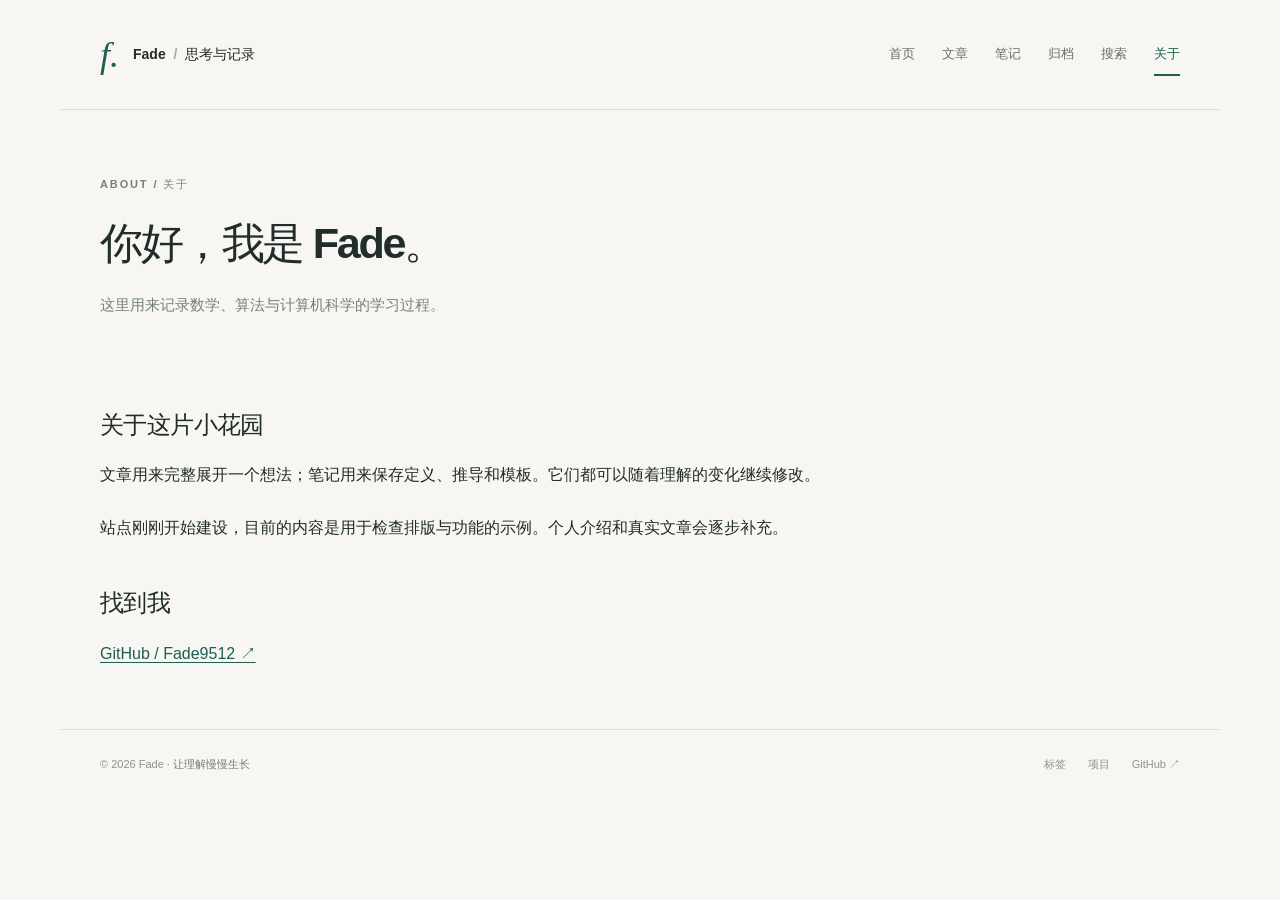
==== about/index.html @ 0a298032 "Publish generated blog pages" ====
<!DOCTYPE html><html lang="zh-CN"><head><meta charset="UTF-8"><meta name="viewport" content="width=device-width, initial-scale=1"><meta name="description" content="数学、算法与计算机科学的学习笔记。把想法写下来，让理解慢慢生长。"><meta name="robots" content="noindex,nofollow"><meta name="theme-color" content="#f7f6f2"><title>关于 · Fade</title><link rel="icon" type="image/svg+xml" href="/favicon.svg"><link rel="canonical" href="https://fade9512.github.io/about/"><meta property="og:title" content="关于 · Fade"><meta property="og:description" content="数学、算法与计算机科学的学习笔记。把想法写下来，让理解慢慢生长。"><meta property="og:type" content="website"><meta property="og:url" content="https://fade9512.github.io/about/"><link rel="stylesheet" href="/_astro/BaseLayout.y06cjxB7.css"></head><body><a class="skip" href="#main">跳到正文</a><header class="site-header wrap" data-pagefind-ignore><a class="brand" href="/" aria-label="Fade 首页"><span class="brand-mark">f.</span><span>Fade<span class="brand-dot"> / </span>思考与记录</span></a><nav aria-label="主导航"><a href="/">首页</a><a href="/blog/">文章</a><a href="/notes/">笔记</a><a href="/archive/">归档</a><a href="/search/">搜索</a><a href="/about/" aria-current="page">关于</a></nav></header><main id="main" class="wrap"><header class="page-header"><p class="eyebrow">ABOUT / 关于</p><h1>你好，我是 Fade。</h1><p>这里用来记录数学、算法与计算机科学的学习过程。</p></header><div class="prose narrow"><h2>关于这片小花园</h2><p>文章用来完整展开一个想法；笔记用来保存定义、推导和模板。它们都可以随着理解的变化继续修改。</p><p>站点刚刚开始建设，目前的内容是用于检查排版与功能的示例。个人介绍和真实文章会逐步补充。</p><h2>找到我</h2><p><a href="https://github.com/Fade9512">GitHub / Fade9512 ↗</a></p></div></main><footer class="site-footer wrap" data-pagefind-ignore><p>© 2026 Fade<span class="quiet"> · 让理解慢慢生长</span></p><div><a href="/tags/">标签</a><a href="/projects/">项目</a><a href="https://github.com/Fade9512">GitHub ↗</a></div></footer></body></html>
---- _astro/BaseLayout.y06cjxB7.css ----
:root{--paper:#f7f6f2;--ink:#202d29;--muted:#75817b;--green:#205e50;--line:#dddeda;--soft:#eeeee7;color-scheme:light;font-synthesis:none;background:var(--paper);color:var(--ink);font-family:Inter,Segoe UI,Microsoft YaHei,sans-serif}*{box-sizing:border-box}html{scroll-behavior:smooth;scroll-padding-top:2rem}body{margin:0;line-height:1.7}a{color:inherit;text-decoration:none}a:hover{color:var(--green)}a:focus-visible,button:focus-visible,input:focus-visible{outline-offset:5px;outline:3px solid #779e75}h1,h2,h3,p{margin-top:0}h1,h2,h3{font-weight:600;line-height:1.35}h1{letter-spacing:-.055em;font-size:clamp(2rem,4.5vw,3.75rem)}h2{letter-spacing:-.025em;font-size:1.4rem}.wrap{max-width:1160px;margin:auto;padding:0 40px}.quiet{color:var(--muted)}.site-header{border-bottom:1px solid var(--line);justify-content:space-between;align-items:center;gap:24px;min-height:110px;display:flex}.brand{white-space:nowrap;align-items:center;gap:14px;font-size:14px;font-weight:600;display:flex}.brand-mark{color:var(--green);font:italic 36px Georgia,serif}.brand-dot{color:#a5aaa3;margin:0 4px}.site-header nav{gap:27px;font-size:13px;display:flex}.site-header nav a{color:#65726a;padding:8px 0}.site-header nav a[aria-current=page]{color:var(--green);box-shadow:0 2px var(--green)}.eyebrow{letter-spacing:.17em;color:var(--muted);align-items:center;gap:9px;font-size:11px;font-weight:600;display:flex}.status-dot{background:#79946d;border-radius:50%;width:6px;height:6px}.hero{border-bottom:1px solid var(--line);grid-template-columns:1.7fr 1fr;align-items:center;gap:70px;padding:76px 0 70px;display:grid}.hero h1{letter-spacing:-.065em;margin:22px 0;font-size:clamp(2rem,4.4vw,3.3rem);line-height:1.55}.accent{color:var(--green)}.hero-description{color:#6b7770;font-size:15px;line-height:2}.hero-actions{align-items:center;gap:26px;margin-top:30px;font-size:13px;display:flex}.button{background:var(--green);color:#fff;border-radius:5px;justify-content:space-between;align-items:center;gap:28px;padding:12px 20px;font-size:13px;display:inline-flex}.button:hover{color:#fff;background:#174638}.text-link{color:var(--green)}.math-card{background:#edeee5;border:1px solid #dddfd2;border-radius:6px;padding:22px 26px;transform:rotate(2deg);box-shadow:6px 8px #e9e9e2}.card-top{color:#7d8776;letter-spacing:.08em;border-bottom:1px solid #d1d7c9;justify-content:space-between;padding-bottom:13px;font-size:10px;display:flex}.math-art{flex-direction:column;align-items:center;padding:30px 0 24px;display:flex}.math-small{color:#8a9280;letter-spacing:.15em;font:12px Microsoft YaHei,sans-serif}.math-equation{color:#526848;margin:14px 0;font:38px Georgia,serif}.math-rule{background:#bfc8b4;width:120px;height:1px;margin:10px}.math-note{color:#8a9280;font:italic 12px Georgia,serif}.math-card>p{color:#7b8674;margin:0;font-size:12px;line-height:1.9}.home-content{grid-template-columns:2.3fr 1fr;gap:65px;padding:46px 0 35px;display:grid}.section-heading{justify-content:space-between;align-items:baseline;gap:12px;display:flex}.section-heading h2{font-size:18px}.section-heading h2 span{color:#98a195;padding-left:8px;font:11px monospace}.section-heading>a{color:var(--muted);font-size:12px}.entry-row{border-bottom:1px solid var(--line);grid-template-columns:100px 1fr;gap:22px;padding:27px 0;display:grid}.entry-row time{color:var(--muted);padding-top:5px;font:11px monospace}.entry-meta{color:#829079;letter-spacing:.06em;margin-bottom:6px;font-size:10px}.entry-row h3{margin-bottom:8px;font-size:18px}.entry-row h3 span{color:#9ca797;font-size:14px}.entry-row p{color:var(--muted);margin-bottom:0;font-size:13px}.side-note{padding:8px 0}.side-note>a{border-bottom:1px solid var(--line);gap:15px;padding:15px 0;font-size:13px;display:flex}.side-note>a span:first-child{color:#929b8e;align-self:center;font:10px monospace}.side-note>a span:last-child{color:#929b8e;margin-left:auto}.margin-note{border-left:2px solid #c9d0bd;margin-top:32px;padding-left:18px}.margin-note p:last-child{color:#83907c;font-size:13px;line-height:1.9}.site-footer{border-top:1px solid var(--line);color:#8b958c;justify-content:space-between;gap:20px;margin-top:60px;padding-top:25px;padding-bottom:30px;font-size:11px;display:flex}.site-footer p{margin:0}.site-footer>div{gap:22px;display:flex}.page-header{max-width:760px;padding:65px 0 32px}.page-header h1{margin:20px 0;font-size:clamp(2rem,4vw,2.7rem)}.page-header>p:last-child{color:var(--muted);font-size:15px}.empty,.notice{background:var(--soft);color:#657268;border-radius:5px;padding:24px;font-size:14px}.notice a{color:var(--green);text-decoration:underline}.article-shell{grid-template-columns:minmax(0,760px) 1fr;gap:55px;padding-top:45px;display:grid}.back-link{color:var(--muted);font-size:12px}.article-header{border-bottom:1px solid var(--line);margin-bottom:35px;padding:35px 0}.article-header h1{margin:18px 0;font-size:clamp(1.8rem,3.5vw,2.65rem);line-height:1.45}.article-description{color:var(--muted);font-size:16px}.article-meta{color:var(--muted);gap:20px;font-size:12px;display:flex}.tags{flex-wrap:wrap;gap:8px;margin-top:18px;display:flex}.tags a{color:var(--green);background:#eff1e9;border:1px solid #d3dccc;border-radius:4px;padding:3px 10px;font-size:11px}.toc{align-self:start;padding-top:60px;font-size:12px;position:sticky;top:35px}.toc ul{border-left:1px solid var(--line);padding:0;list-style:none}.toc li{color:var(--muted);padding:6px 0 6px 15px;line-height:1.6}.toc .indent{padding-left:25px}.prose{overflow-wrap:anywhere;font-size:16px;line-height:1.95}.prose h2{margin:44px 0 18px;font-size:24px}.prose h3{margin:30px 0 15px;font-size:19px}.prose p{margin-bottom:22px}.prose a{color:var(--green);text-underline-offset:3px;text-decoration:underline}.prose blockquote{background:var(--soft);color:#64715f;border-left:3px solid #b6c4a7;margin:25px 0;padding:10px 22px}.prose blockquote p{margin:0}.prose pre{border:1px solid var(--line);border-radius:5px;max-width:100%;padding:22px;font-size:13px;line-height:1.7;overflow:auto}.prose :not(pre)>code{background:#e9ece3;border-radius:3px;padding:2px 5px;font-size:.88em}.prose img{border-radius:5px;max-width:100%;height:auto}.prose table{border-collapse:collapse;width:100%;margin-bottom:24px;font-size:14px;display:block;overflow:auto}.prose th,.prose td{border:1px solid var(--line);text-align:left;padding:10px 15px}.prose hr{border:0;border-top:1px solid var(--line);margin:35px 0}.katex-display{padding:8px 0;overflow:auto hidden}.article-bottom{max-width:760px}.comments{border-top:1px solid var(--line);margin-top:50px;padding-top:25px}.comments h2{font-size:18px}.comments p{font-size:13px}.narrow{max-width:760px}.archive-year,.tag-section{padding-top:30px;scroll-margin-top:30px}.archive-year>h2,.tag-section>h2{color:var(--green);font-size:18px}.skip{z-index:10;background:#fff;padding:10px;position:absolute;top:-80px;left:20px}.skip:focus{top:10px}#search{--pagefind-ui-primary:var(--green);--pagefind-ui-text:var(--ink);--pagefind-ui-background:var(--paper);--pagefind-ui-border:var(--line);--pagefind-ui-border-radius:5px;--pagefind-ui-font:inherit;max-width:850px;min-height:150px}@media (width<=850px){.wrap{padding-left:25px;padding-right:25px}.site-header{flex-direction:column;align-items:flex-start;gap:12px;min-height:100px;padding-top:20px;padding-bottom:16px}.site-header nav{flex-wrap:wrap;gap:22px}.hero{gap:35px;padding:50px 0}.hero h1{font-size:2.25rem}.math-card{padding:18px}.math-equation{font-size:30px}.home-content{gap:32px}.article-shell{grid-template-columns:minmax(0,1fr)}.toc{display:none}}@media (width<=600px){.hero{grid-template-columns:1fr;padding:40px 0}.hero h1{font-size:2rem}.math-card{justify-self:center;width:100%;max-width:360px;transform:none}.math-art{padding:20px 0}.home-content{grid-template-columns:1fr}.side-note{padding-top:10px}.hero-actions{gap:18px}.entry-row{grid-template-columns:1fr;gap:9px;padding:23px 0}.site-header nav{gap:20px;font-size:12px}.site-footer{flex-direction:column;margin-top:40px}.page-header{padding-top:40px}.prose{font-size:15px}.article-header{padding-top:25px}.article-shell{padding-top:30px}}.callout{color:#5c7155;background:#edf1e7;border-left:3px solid #a2b58a;margin:25px 0;padding:18px 22px;font-size:14px}.callout strong{margin-bottom:7px;display:block}@media (prefers-reduced-motion:reduce){html{scroll-behavior:auto}}
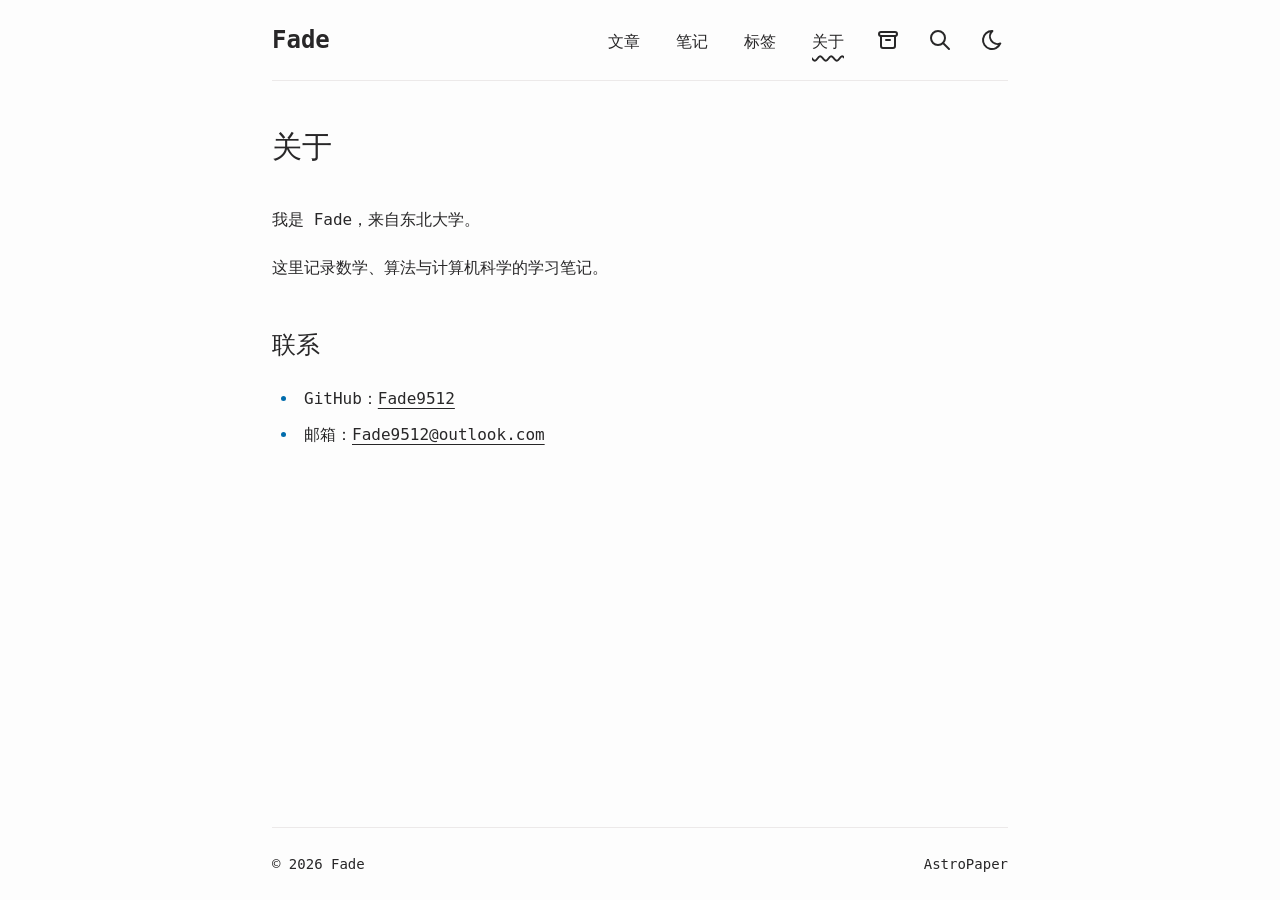
==== commit 6525e6de: "Publish generated blog pages" ====
--- a/about/index.html
+++ b/about/index.html
@@ -1 +1,10 @@
-<!DOCTYPE html><html lang="zh-CN"><head><meta charset="UTF-8"><meta name="viewport" content="width=device-width, initial-scale=1"><meta name="description" content="数学、算法与计算机科学的学习笔记。把想法写下来，让理解慢慢生长。"><meta name="robots" content="noindex,nofollow"><meta name="theme-color" content="#f7f6f2"><title>关于 · Fade</title><link rel="icon" type="image/svg+xml" href="/favicon.svg"><link rel="canonical" href="https://fade9512.github.io/about/"><meta property="og:title" content="关于 · Fade"><meta property="og:description" content="数学、算法与计算机科学的学习笔记。把想法写下来，让理解慢慢生长。"><meta property="og:type" content="website"><meta property="og:url" content="https://fade9512.github.io/about/"><link rel="stylesheet" href="/_astro/BaseLayout.y06cjxB7.css"></head><body><a class="skip" href="#main">跳到正文</a><header class="site-header wrap" data-pagefind-ignore><a class="brand" href="/" aria-label="Fade 首页"><span class="brand-mark">f.</span><span>Fade<span class="brand-dot"> / </span>思考与记录</span></a><nav aria-label="主导航"><a href="/">首页</a><a href="/blog/">文章</a><a href="/notes/">笔记</a><a href="/archive/">归档</a><a href="/search/">搜索</a><a href="/about/" aria-current="page">关于</a></nav></header><main id="main" class="wrap"><header class="page-header"><p class="eyebrow">ABOUT / 关于</p><h1>你好，我是 Fade。</h1><p>这里用来记录数学、算法与计算机科学的学习过程。</p></header><div class="prose narrow"><h2>关于这片小花园</h2><p>文章用来完整展开一个想法；笔记用来保存定义、推导和模板。它们都可以随着理解的变化继续修改。</p><p>站点刚刚开始建设，目前的内容是用于检查排版与功能的示例。个人介绍和真实文章会逐步补充。</p><h2>找到我</h2><p><a href="https://github.com/Fade9512">GitHub / Fade9512 ↗</a></p></div></main><footer class="site-footer wrap" data-pagefind-ignore><p>© 2026 Fade<span class="quiet"> · 让理解慢慢生长</span></p><div><a href="/tags/">标签</a><a href="/projects/">项目</a><a href="https://github.com/Fade9512">GitHub ↗</a></div></footer></body></html>+<!DOCTYPE html><html lang="zh-CN" class="overflow-y-scroll scroll-smooth"><head><meta charset="UTF-8"><meta name="viewport" content="width=device-width, initial-scale=1"><meta name="description" content="数学、算法与计算机科学笔记。"><meta name="robots" content="noindex,nofollow"><meta name="theme-color" content="#fdfdfd"><title>关于 · Fade</title><link rel="icon" type="image/svg+xml" href="/favicon.svg"><link rel="canonical" href="https://fade9512.github.io/about/"><meta property="og:title" content="关于 · Fade"><meta property="og:description" content="数学、算法与计算机科学笔记。"><meta property="og:type" content="website"><meta property="og:url" content="https://fade9512.github.io/about/"><script>
+      (function () {
+        let stored;
+        try { stored = localStorage.getItem('theme'); } catch {}
+        const theme = stored === 'light' || stored === 'dark' ? stored : window.matchMedia('(prefers-color-scheme: dark)').matches ? 'dark' : 'light';
+        document.documentElement.setAttribute('data-theme', theme);
+        document.documentElement.classList.toggle('dark', theme === 'dark');
+        window.__theme = { value: theme };
+      })();
+    </script><link rel="stylesheet" href="/_astro/BaseLayout.BmVK0i2m.css"></head><body class="bg-background font-app text-foreground selection:bg-accent/75 selection:text-accent-foreground flex min-h-svh flex-col"><a id="skip-to-content" href="#main-content" class="bg-background text-accent absolute inset-s-16 -top-full z-50 px-3 py-2 backdrop-blur-lg transition-all focus:top-4">跳到正文</a><header class="app-layout flex flex-col items-center justify-between sm:flex-row"><div class="border-border bg-background relative flex w-full items-baseline justify-between border-b py-4 sm:items-center sm:py-6"><a href="/" class="absolute py-1 text-xl leading-8 font-semibold whitespace-nowrap sm:static sm:my-auto sm:text-2xl sm:leading-none">Fade</a><nav id="nav-menu" class="flex w-full flex-col items-center sm:ms-2 sm:flex-row sm:justify-end sm:space-x-4 sm:py-0"><button id="menu-btn" class="focus-outline self-end p-2 sm:hidden" aria-label="展开导航" aria-expanded="false" aria-controls="menu-items" data-label-open="展开导航" data-label-close="收起导航"><svg width="24" height="24" viewBox="0 0 24 24" fill="none" stroke="currentColor" stroke-width="2" stroke-linecap="round" stroke-linejoin="round" class="hidden" id="close-icon"><path stroke="none" d="M0 0h24v24H0z" fill="none" /><path d="M18 6l-12 12" /><path d="M6 6l12 12" /></svg><svg width="24" height="24" viewBox="0 0 24 24" fill="none" stroke="currentColor" stroke-width="2" stroke-linecap="round" stroke-linejoin="round" class="icon icon-tabler icons-tabler-outline icon-tabler-menu-deep" id="menu-icon"><path stroke="none" d="M0 0h24v24H0z" fill="none" /><path d="M4 6h16" /><path d="M7 12h13" /><path d="M10 18h10" /></svg></button><ul id="menu-items" class="[&amp;&gt;li&gt;a]:hover:text-accent mt-4 hidden w-44 grid-cols-2 place-content-center gap-2 sm:mt-0 sm:flex sm:w-auto sm:gap-x-5 sm:gap-y-0 sm:[&amp;&gt;li]:h-8 [&amp;&gt;li&gt;a]:block [&amp;&gt;li&gt;a]:px-4 [&amp;&gt;li&gt;a]:py-3 [&amp;&gt;li&gt;a]:text-center [&amp;&gt;li&gt;a]:font-medium sm:[&amp;&gt;li&gt;a]:px-2 sm:[&amp;&gt;li&gt;a]:py-1"><li class="col-span-2"><a href="/blog/">文章</a></li><li class="col-span-2"><a href="/notes/">笔记</a></li><li class="col-span-2"><a href="/tags/">标签</a></li><li class="col-span-2"><a href="/about/" class="active-nav">关于</a></li><li class="col-span-2"><a href="/archive/" title="归档" aria-label="归档" class="group inline-flex items-center gap-1 hover:text-accent focus-outline flex size-full justify-center p-3 sm:relative sm:size-8 sm:p-0"><svg width="24" height="24" viewBox="0 0 24 24" fill="none" stroke="currentColor" stroke-width="2" stroke-linecap="round" stroke-linejoin="round" class="hidden sm:absolute sm:top-1/2 sm:left-1/2 sm:block sm:size-6 sm:-translate-x-1/2 sm:-translate-y-1/2"><path stroke="none" d="M0 0h24v24H0z" fill="none" /><path d="M3 4m0 2a2 2 0 0 1 2 -2h14a2 2 0 0 1 2 2v0a2 2 0 0 1 -2 2h-14a2 2 0 0 1 -2 -2z" /><path d="M5 8v10a2 2 0 0 0 2 2h10a2 2 0 0 0 2 -2v-10" /><path d="M10 12l4 0" /></svg><span class="sm:sr-only">归档</span></a></li><li class="col-span-1 flex items-center justify-center"><a href="/search/" title="搜索" aria-label="搜索" class="group inline-flex items-center gap-1 hover:text-accent focus-outline relative size-8"><svg width="24" height="24" viewBox="0 0 24 24" fill="none" stroke="currentColor" stroke-width="2" stroke-linecap="round" stroke-linejoin="round" class="absolute top-1/2 left-1/2 size-6 -translate-x-1/2 -translate-y-1/2"><path stroke="none" d="M0 0h24v24H0z" fill="none" /><path d="M10 10m-7 0a7 7 0 1 0 14 0a7 7 0 1 0 -14 0" /><path d="M21 21l-6 -6" /></svg><span class="sr-only">搜索</span></a></li><li class="col-span-1 flex items-center justify-center"><button id="theme-btn" class="focus-outline hover:[&amp;&gt;svg]:stroke-accent relative size-12 p-4 sm:size-8" title="切换明暗主题" aria-label="auto" aria-live="polite"><svg width="24" height="24" viewBox="0 0 24 24" fill="none" stroke="currentColor" stroke-width="2" stroke-linecap="round" stroke-linejoin="round" class="absolute top-[50%] left-[50%] translate-[-50%] scale-100 rotate-0 transition-all dark:scale-0 dark:-rotate-90"><path stroke="none" d="M0 0h24v24H0z" fill="none" /><path d="M12 3c.132 0 .263 0 .393 0a7.5 7.5 0 0 0 7.92 12.446a9 9 0 1 1 -8.313 -12.454z" /></svg><svg width="24" height="24" viewBox="0 0 24 24" fill="none" stroke="currentColor" stroke-width="2" stroke-linecap="round" stroke-linejoin="round" class="absolute top-[50%] left-[50%] translate-[-50%] scale-0 rotate-90 transition-all dark:scale-100 dark:rotate-0"><path stroke="none" d="M0 0h24v24H0z" fill="none" /><path d="M14.828 14.828a4 4 0 1 0 -5.656 -5.656a4 4 0 0 0 5.656 5.656z" /><path d="M6.343 17.657l-1.414 1.414" /><path d="M6.343 6.343l-1.414 -1.414" /><path d="M17.657 6.343l1.414 -1.414" /><path d="M17.657 17.657l1.414 1.414" /><path d="M4 12h-2" /><path d="M12 4v-2" /><path d="M20 12h2" /><path d="M12 20v2" /></svg></button></li></ul></nav></div></header><script type="module">function e(){let e=document.querySelector(`#menu-btn`),t=document.querySelector(`#menu-items`),n=document.querySelector(`#menu-icon`),r=document.querySelector(`#close-icon`);if(!e||!t||!n||!r)return;let i=e.dataset.labelOpen??`Open menu`,a=e.dataset.labelClose??`Close menu`;e.addEventListener(`click`,()=>{let o=e.getAttribute(`aria-expanded`)===`true`;e.setAttribute(`aria-expanded`,o?`false`:`true`),e.setAttribute(`aria-label`,o?i:a),t.classList.toggle(`hidden`),t.classList.toggle(`grid`),n.classList.toggle(`hidden`),r.classList.toggle(`hidden`)})}function t(){let e=document.getElementById(`skip-to-content`);e&&e.addEventListener(`click`,e=>{if(e.defaultPrevented||e.metaKey||e.ctrlKey||e.shiftKey||e.button!==0)return;e.preventDefault();let t=document.getElementById(`main-content`);t&&(t.setAttribute(`tabindex`,`-1`),t.addEventListener(`blur`,()=>t.removeAttribute(`tabindex`),{once:!0}),t.focus(),t.scrollIntoView({behavior:`smooth`}))})}e(),document.addEventListener(`astro:after-swap`,e),t(),document.addEventListener(`astro:after-swap`,t);</script><main id="main-content" class="app-layout flex-1 pb-12"><header class="page-header"><h1>关于</h1></header><div class="app-prose prose"><p>我是 Fade，来自东北大学。</p><p>这里记录数学、算法与计算机科学的学习笔记。</p><h2>联系</h2><ul><li>GitHub：<a href="https://github.com/Fade9512">Fade9512</a></li><li>邮箱：<a href="mailto:Fade9512@outlook.com">Fade9512@outlook.com</a></li></ul></div></main><footer class="app-layout mt-auto" data-pagefind-ignore><div class="site-footer border-border border-t py-6"><span>© 2026 Fade</span><a href="https://github.com/satnaing/astro-paper">AstroPaper</a></div></footer><script type="module">var e=`theme`,t=`light`,n=`dark`;function r(){let r=null;try{r=localStorage.getItem(e)}catch{}return r===t||r===n?r:window.matchMedia(`(prefers-color-scheme: dark)`).matches?n:t}var i=window.__theme?.value??r();function a(){try{localStorage.setItem(e,i)}catch{}o()}function o(){let e=document.firstElementChild;e?.setAttribute(`data-theme`,i),e?.classList.toggle(`dark`,i===n);let t=document.querySelector(`#theme-btn`);t?.setAttribute(`aria-label`,i===n?`切换到浅色主题`:`切换到深色主题`),t?.setAttribute(`aria-pressed`,String(i===n));let r=window.getComputedStyle(document.body).backgroundColor;document.querySelector(`meta[name='theme-color']`)?.setAttribute(`content`,r)}function s(){o(),document.querySelector(`#theme-btn`)?.addEventListener(`click`,()=>{i=i===t?n:t,a()})}s(),document.addEventListener(`astro:after-swap`,s),document.addEventListener(`astro:before-swap`,e=>{let t=document.querySelector(`meta[name='theme-color']`)?.getAttribute(`content`);t&&e.newDocument.querySelector(`meta[name='theme-color']`)?.setAttribute(`content`,t)}),window.matchMedia(`(prefers-color-scheme: dark)`).addEventListener(`change`,({matches:r})=>{try{if(localStorage.getItem(e))return}catch{}i=r?n:t,o()});</script></body></html>
